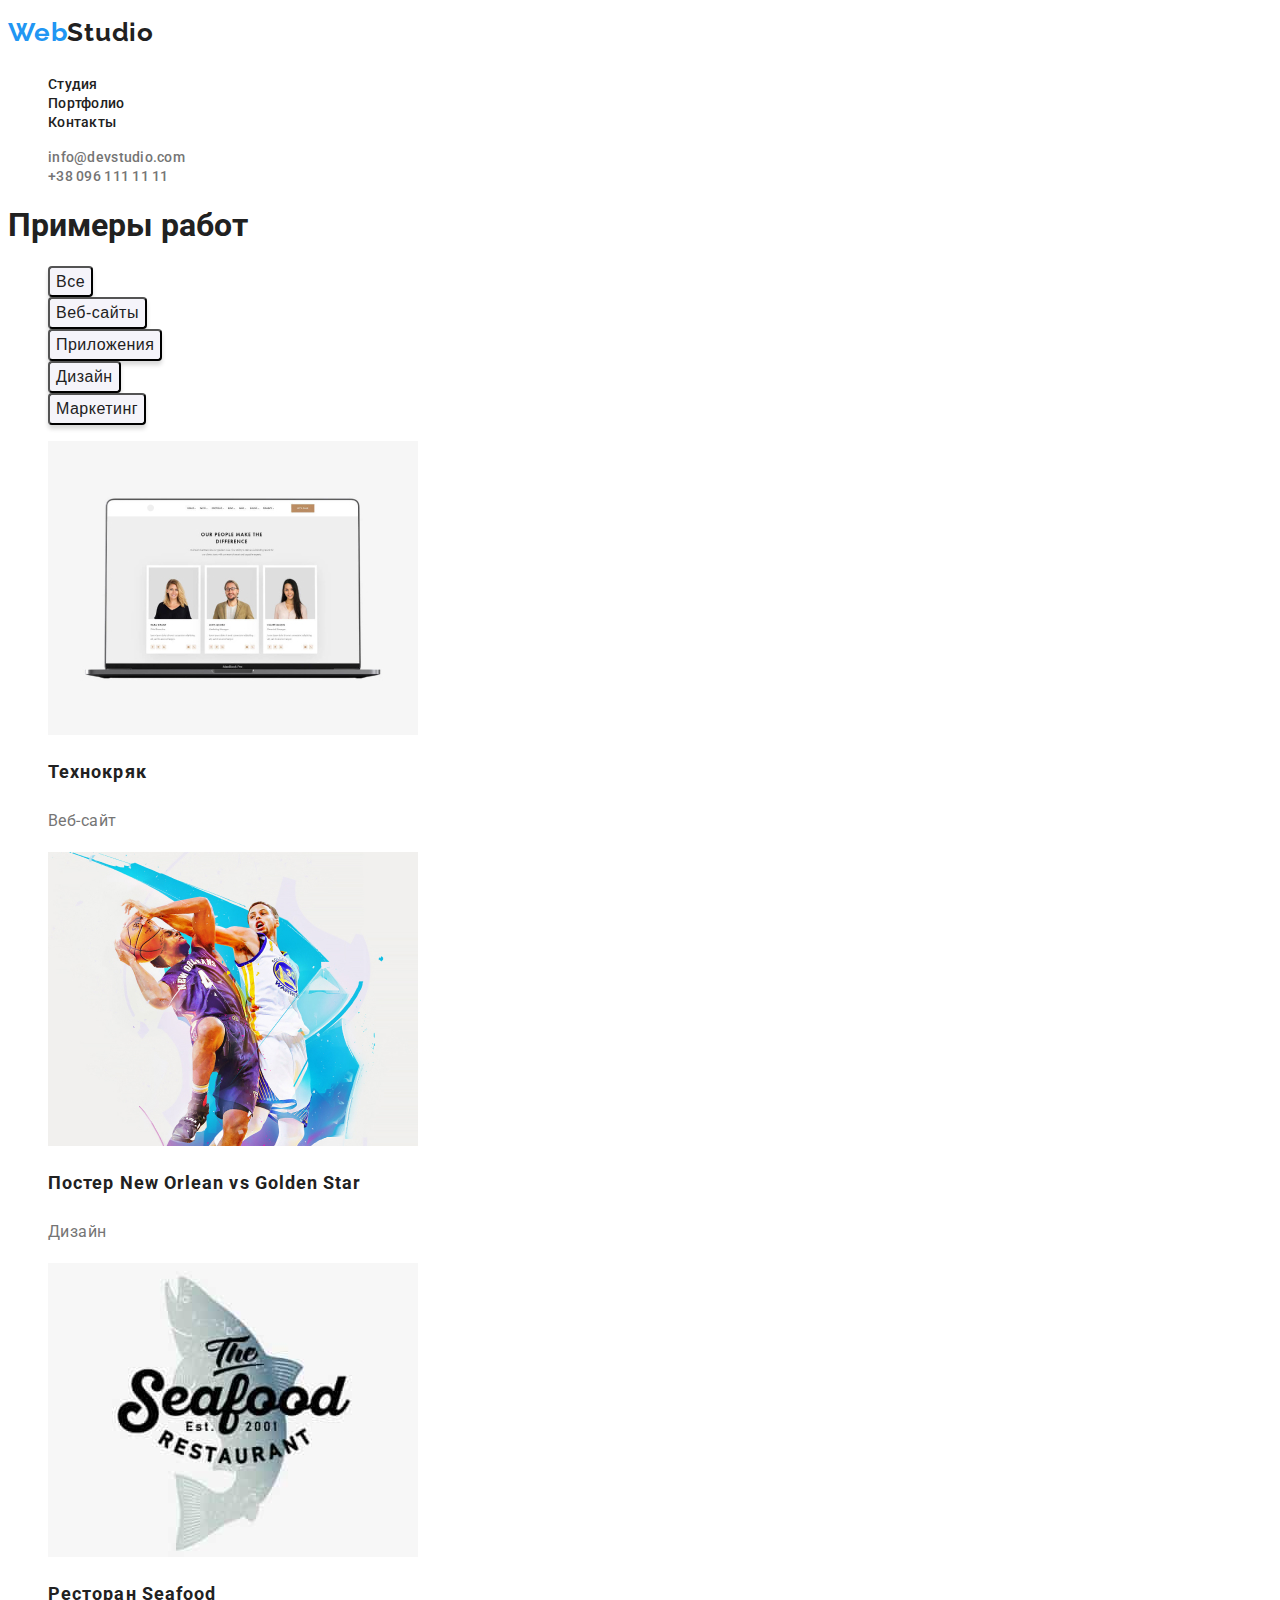
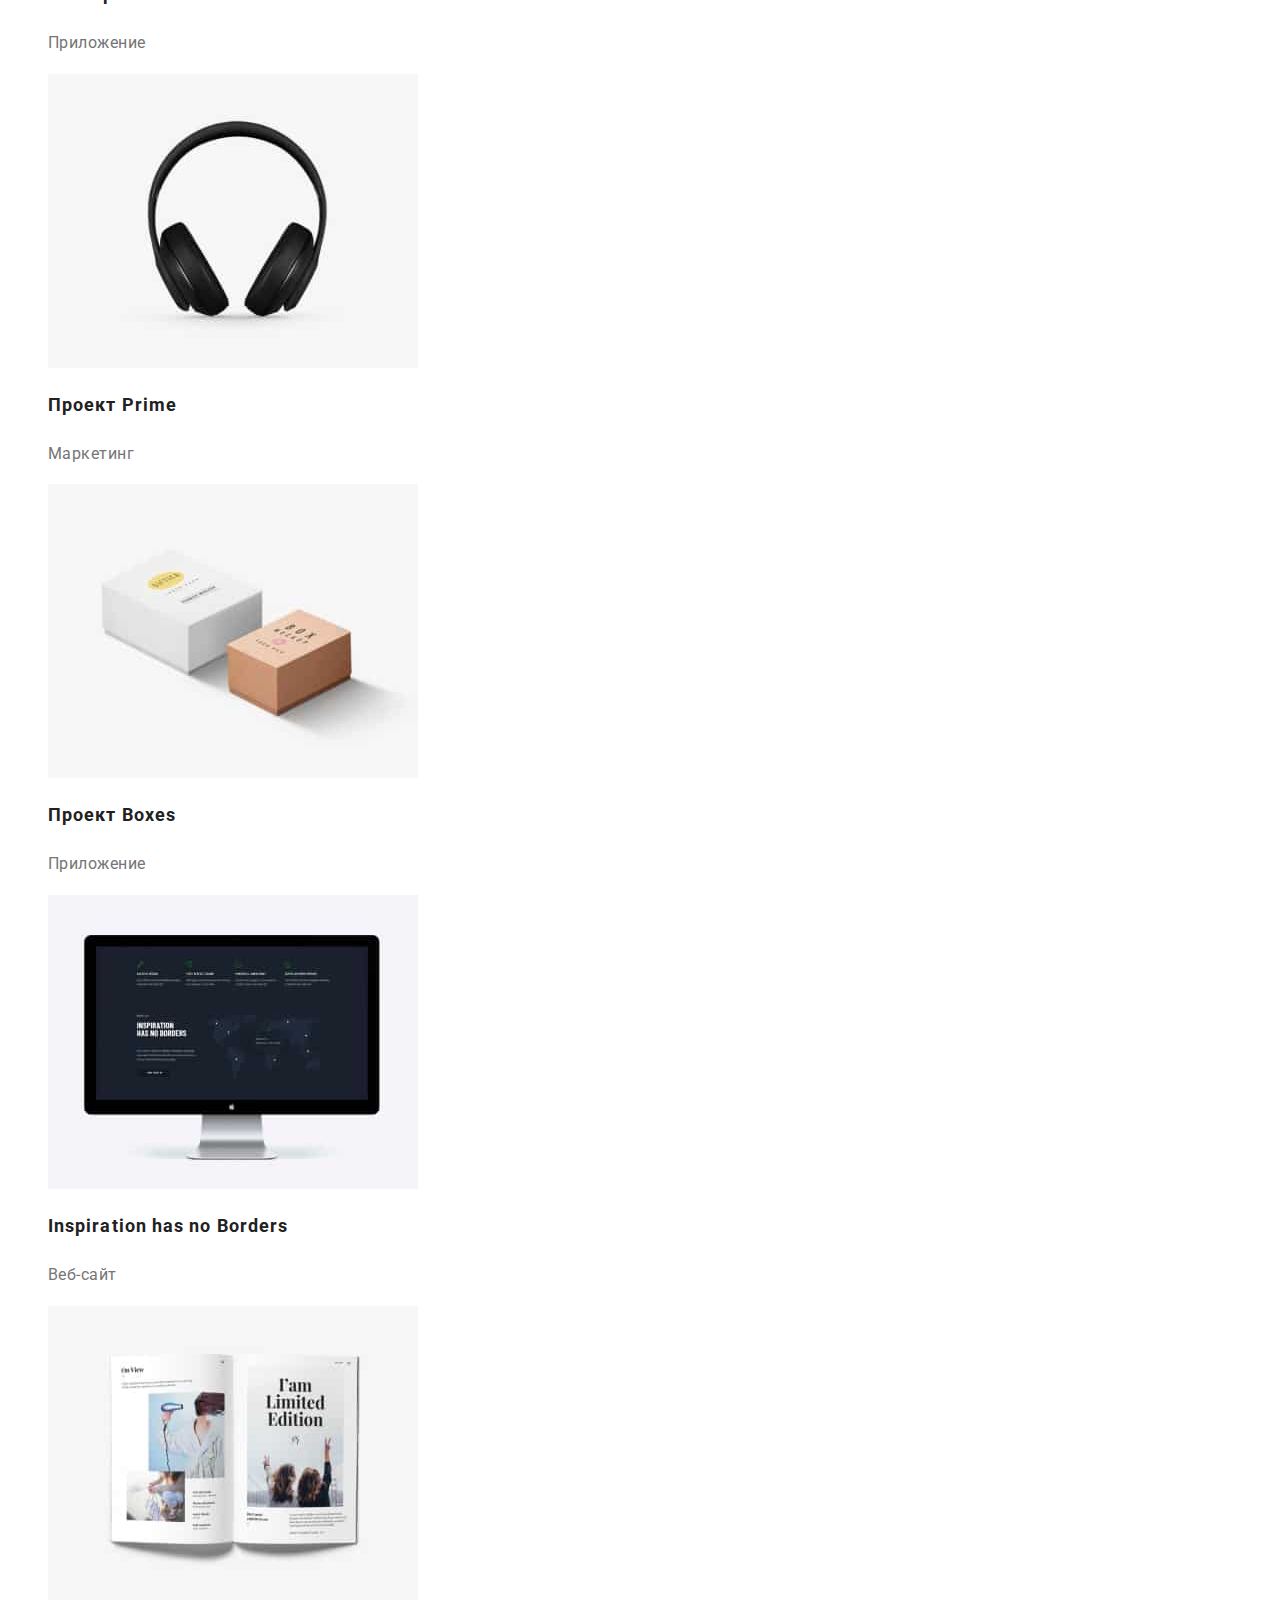
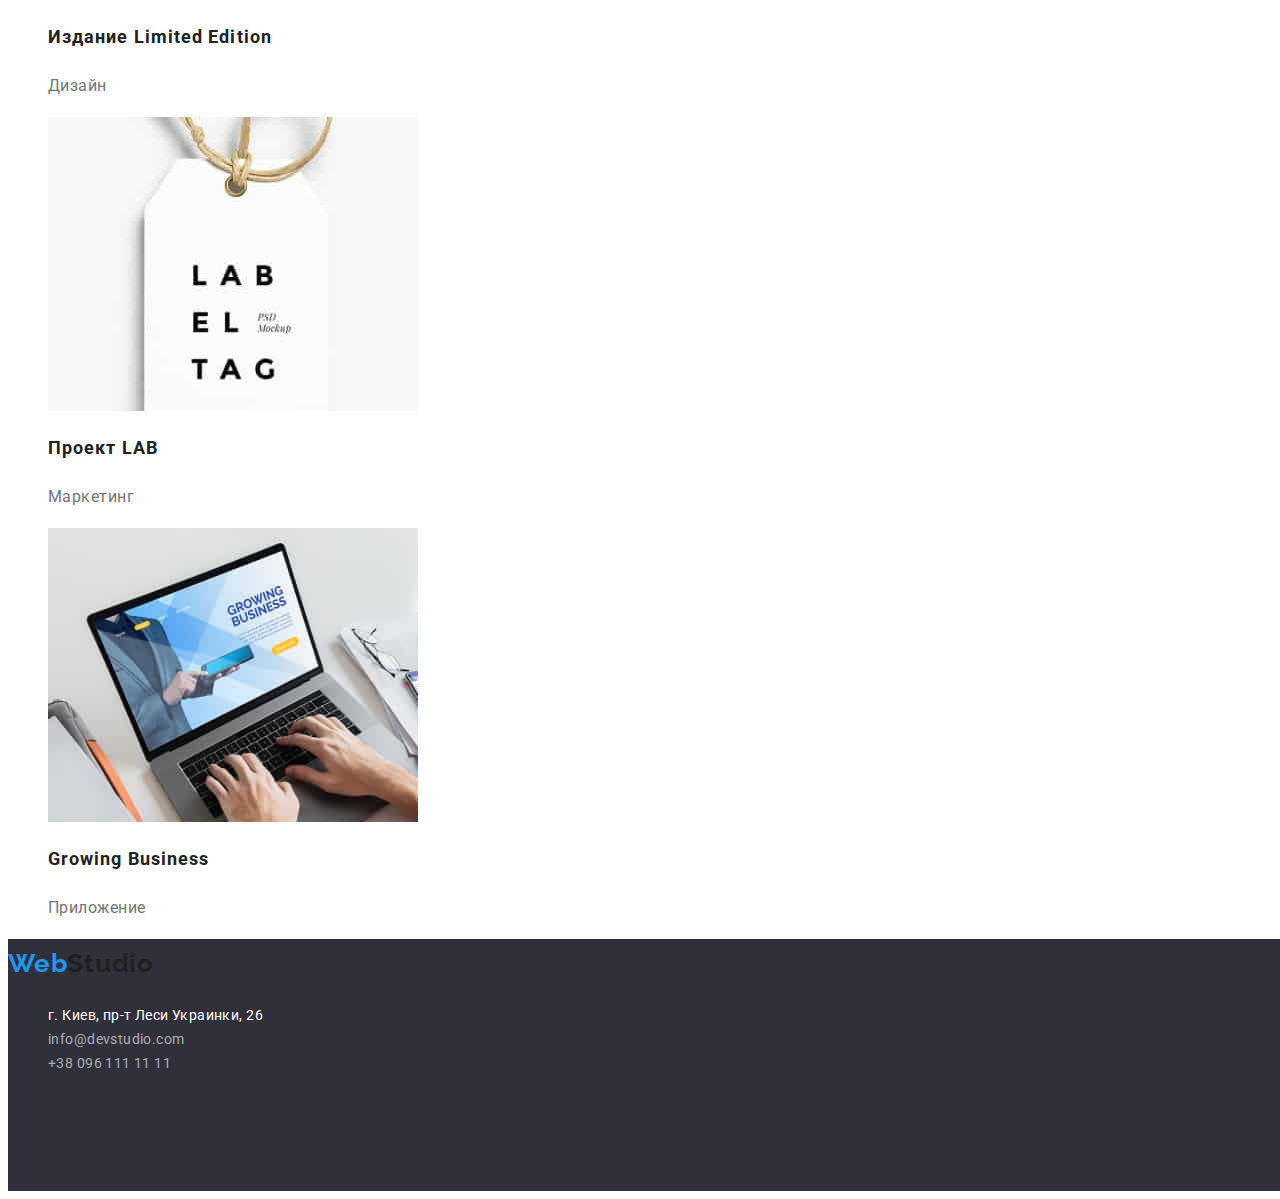
==== portfolio.html @ b44f56f1 "скопировал данные 2го дз" ====
<!DOCTYPE html>
<html lang="en">
<head>
    <meta charset="UTF-8">
    <meta http-equiv="X-UA-Compatible" content="IE=edge">
    <meta name="viewport" content="width=device-width, initial-scale=1.0">
    <title>Portfolio</title>
    <link href="https://fonts.googleapis.com/css2?family=Raleway:wght@700&family=Roboto:wght@400;500;900&display=swap"
        rel="stylesheet">
    <link rel="stylesheet" href="./css/styles.css">
</head>
<body>
    <header class="header">
        <nav class="header-navigation">
            <a href="./index.html" class="header-logo"> <span class="web"> Web</span>Studio</a>
            <ul class="header-list list">
                <li class="header-item"><a href="" class="header-link link">Студия</a></li>
                <li class="header-item"><a href="./portfolio.html" class="header-link link">Портфолио</a></li>
                <li class="header-item"><a href="" class="header-link link">Контакты</a></li>
            </ul>
    
            <ul class="header-contacts list">
                <li class="header-mail"><a href="mailto:info@devstudio.com"
                        class="contacts-link link">info@devstudio.com</a></li>
                <li class="header-tel"><a href="tel:+380961111111" class="contacts-link link">+38 096 111 11 11</a></li>
            </ul>
        </nav>
    </header>
    

<section class="examples">   
    <h1>Примеры работ</h1>
        <ul class="list">
            <li> <button button class="filtr-button btn" type="button">Все</button></li>
            <li> <button button class="filtr-button btn" type="button">Веб-сайты</button></li>
            <li> <button button class="filtr-button btn" type="button">Приложения</button></li>
            <li> <button button class="filtr-button btn" type="button">Дизайн</button></li>
            <li> <button button class="filtr-button btn" type="button">Маркетинг</button></li>
        </ul>
        <ul class="list">
            <li><img src="./img2/img1.jpg" alt="команда" width="370">
                <h2 class="example-title">Технокряк</h2>
                <p class="example-title-text">Веб-сайт</p>
            </li>
            <li><img src="./img2/img2.jpg" alt="Постер" width="370">
                <h2 class="example-title">Постер New Orlean vs Golden Star</h2>
                <p class="example-title-text">Дизайн</p>
            </li>
            <li><img src="./img2/img3.jpg" alt="Ресторан" width="370">
                <h2 class="example-title">Ресторан Seafood</h2>
                <p class="example-title-text">Приложение</p>
            </li>
            <li><img src="./img2/img4.jpg" alt="наушники" width="370">
                <h2 class="example-title">Проект Prime</h2>
                <p class="example-title-text">Маркетинг</p>
            </li>
            <li><img src="./img2/img5.jpg" alt="коробки" width="370">
                <h2 class="example-title">Проект Boxes</h2>
                <p class="example-title-text">Приложение</p>
            </li>
            <li><img src="./img2/img6.jpg" alt="сайт проекта" width="370">
                <h2 class="example-title">Inspiration has no Borders</h2>
                <p class="example-title-text">Веб-сайт</p>
            </li>
            <li><img src="./img2/img7.jpg" alt="книга" width="370">
                <h2 class="example-title">Издание Limited Edition</h2>
                <p class="example-title-text">Дизайн</p>
            </li>
            <li><img src="./img2/img8.jpg" alt="проект" width="370">
                <h2 class="example-title">Проект LAB</h2>
                <p class="example-title-text">Маркетинг</p>
            </li>
            <li><img src="./img2/img9.jpg" alt="ноутбук" width="370">
                <h2 class="example-title">Growing Business</h2>
                <p class="example-title-text">Приложение</p>
            </li>
        </ul>
</section>
<!-- футер -->
<footer class="contacts">
    <a href="./index.html" class="header-logo"> <span class="web"> Web</span>Studio</a>
    <address>
        <ul class="list">
            <li><a href="https://goo.gl/maps/BZMUuMHQZKigxvKQ9" class="link contacts-adress">г. Киев, пр-т Леси
                    Украинки, 26</a></li>
            <li><a href="mailto:info@devstudio.com" class="link contacts-mail">info@devstudio.com</a></li>
            <li><a href="tel:+380961111111" class="link contacts-tel">+38 096 111 11 11</a></li>
        </ul>
    </address>
</footer>
</body>

</html>
---- css/styles.css ----
:root {
  --main-text-color: #757575;
  --title-text-color: #212121;
  --accent-color: #2196f3;
}

body {
  background-color: #ffffff;
  color: #212121;
  font-family: Roboto, sans-serif;
}

.section {
  font-weight: bold;
  font-size: 36px;
  line-height: 42px;
  text-align: center;
  letter-spacing: 0.03em;
  color: var(--title-text-color);
}

/* header */
.header-logo {
  font-family: Raleway;
  font-style: normal;
  font-weight: bold;
  font-size: 26px;
  line-height: 1.91;
  letter-spacing: 0.03em;
  color: var(--title-text-color);
  text-decoration: none;
}

.web {
  font-family: Raleway;
  font-style: normal;
  font-weight: bold;
  font-size: 26px;
  line-height: 1.91;
  letter-spacing: 0.03em;
  color: var(--accent-color);
  text-decoration: none;
}

.list {
  list-style-type: none;
}

.link {
  text-decoration: none;
}

.header-link {
  font-weight: 500;
  font-size: 14px;
  line-height: 1.14;
  letter-spacing: 0.02em;
  color: var(--title-text-color);
}
.header-link:hover,
.header-link:focus {
  color: var(--accent-color);
}

.contacts-link {
  font-weight: 500;
  font-size: 14px;
  line-height: 1.14;
  letter-spacing: 0.02em;
  color: var(--main-text-color);
}
.contacts-link:hover,
.contacts-link:focus {
  color: var(--accent-color);
}

/* hero */
.hero {
  background-color: #2f303a;
}
.hero-title {
  font-weight: 900;
  font-size: 44px;
  line-height: 1.36;
  text-align: center;
  letter-spacing: 0.06em;
  text-transform: uppercase;
  color: #ffffff;
}

.hero-button {
  background: #2196f3;
  box-shadow: 0px 4px 4px rgba(0, 0, 0, 0.15);
  border-radius: 4px;
  color: #ffffff;
  font-weight: bold;
  font-size: 16px;
  line-height: 1.87;
  display: flex;
  align-items: center;
  text-align: center;
  letter-spacing: 0.06em;
}

.btn {
  background: #2196f3;
  box-shadow: 0px 4px 4px rgba(0, 0, 0, 0.15);
  border-radius: 4px;
}

/* особенности */

.features {
  font-weight: bold;
  font-size: 14px;
  line-height: 1.14;
  letter-spacing: 0.03em;
  color: var(--title-text-color);
  text-transform: uppercase;
}

.features-text {
  font-weight: normal;
  font-size: 14px;
  line-height: 1.71;
  letter-spacing: 0.03em;
  color: var(--main-text-color);
}

/* наша команда */

.team-title {
  font-weight: 500;
  font-size: 16px;
  line-height: 1.9;
  text-align: center;
  letter-spacing: 0.03em;
  color: var(--title-text-color);
}

.team-title-text {
  font-weight: normal;
  font-size: 16px;
  line-height: 19px;
  text-align: center;
  letter-spacing: 0.03em;
  color: var(--main-text-color);
}
/* футер */

.contacts {
  width: 1600px;
  height: 252px;
  left: 0px;
  top: 2097px;
  background: #2f303a;
}

.contacts-adress {
  font-size: 14px;
  line-height: 1.71;
  letter-spacing: 0.03em;
  color: #ffffff;
  font-style: normal;
}

.contacts-mail,
.contacts-tel {
  font-size: 14px;
  line-height: 1.71;
  letter-spacing: 0.03em;
  color: rgba(255, 255, 255, 0.6);
  font-style: normal;
}

/* фильтры */
.filtr-button {
  background: #f5f4fa;
  border-radius: 4px;
  font-weight: 500;
  font-size: 16px;
  line-height: 1.62;
  text-align: center;
  letter-spacing: 0.03em;
  color: var(--title-text-color);
}

.filtr-button:hover {
  background: #2196f3;
  box-shadow: 0px 4px 4px rgba(0, 0, 0, 0.15);
  border-radius: 4px;
  color: #ffffff;
  font-weight: 500;
  font-size: 16px;
  line-height: 1.62;
  text-align: center;
  letter-spacing: 0.03em;
}

/* портфолио */
.example-title {
  font-weight: bold;
  font-size: 18px;
  line-height: 2;
  letter-spacing: 0.06em;
  color: var(--title-text-color);
}

.example-title-text {
  font-size: 16px;
  line-height: 1.87;
  letter-spacing: 0.03em;
  color: var(--main-text-color);
}
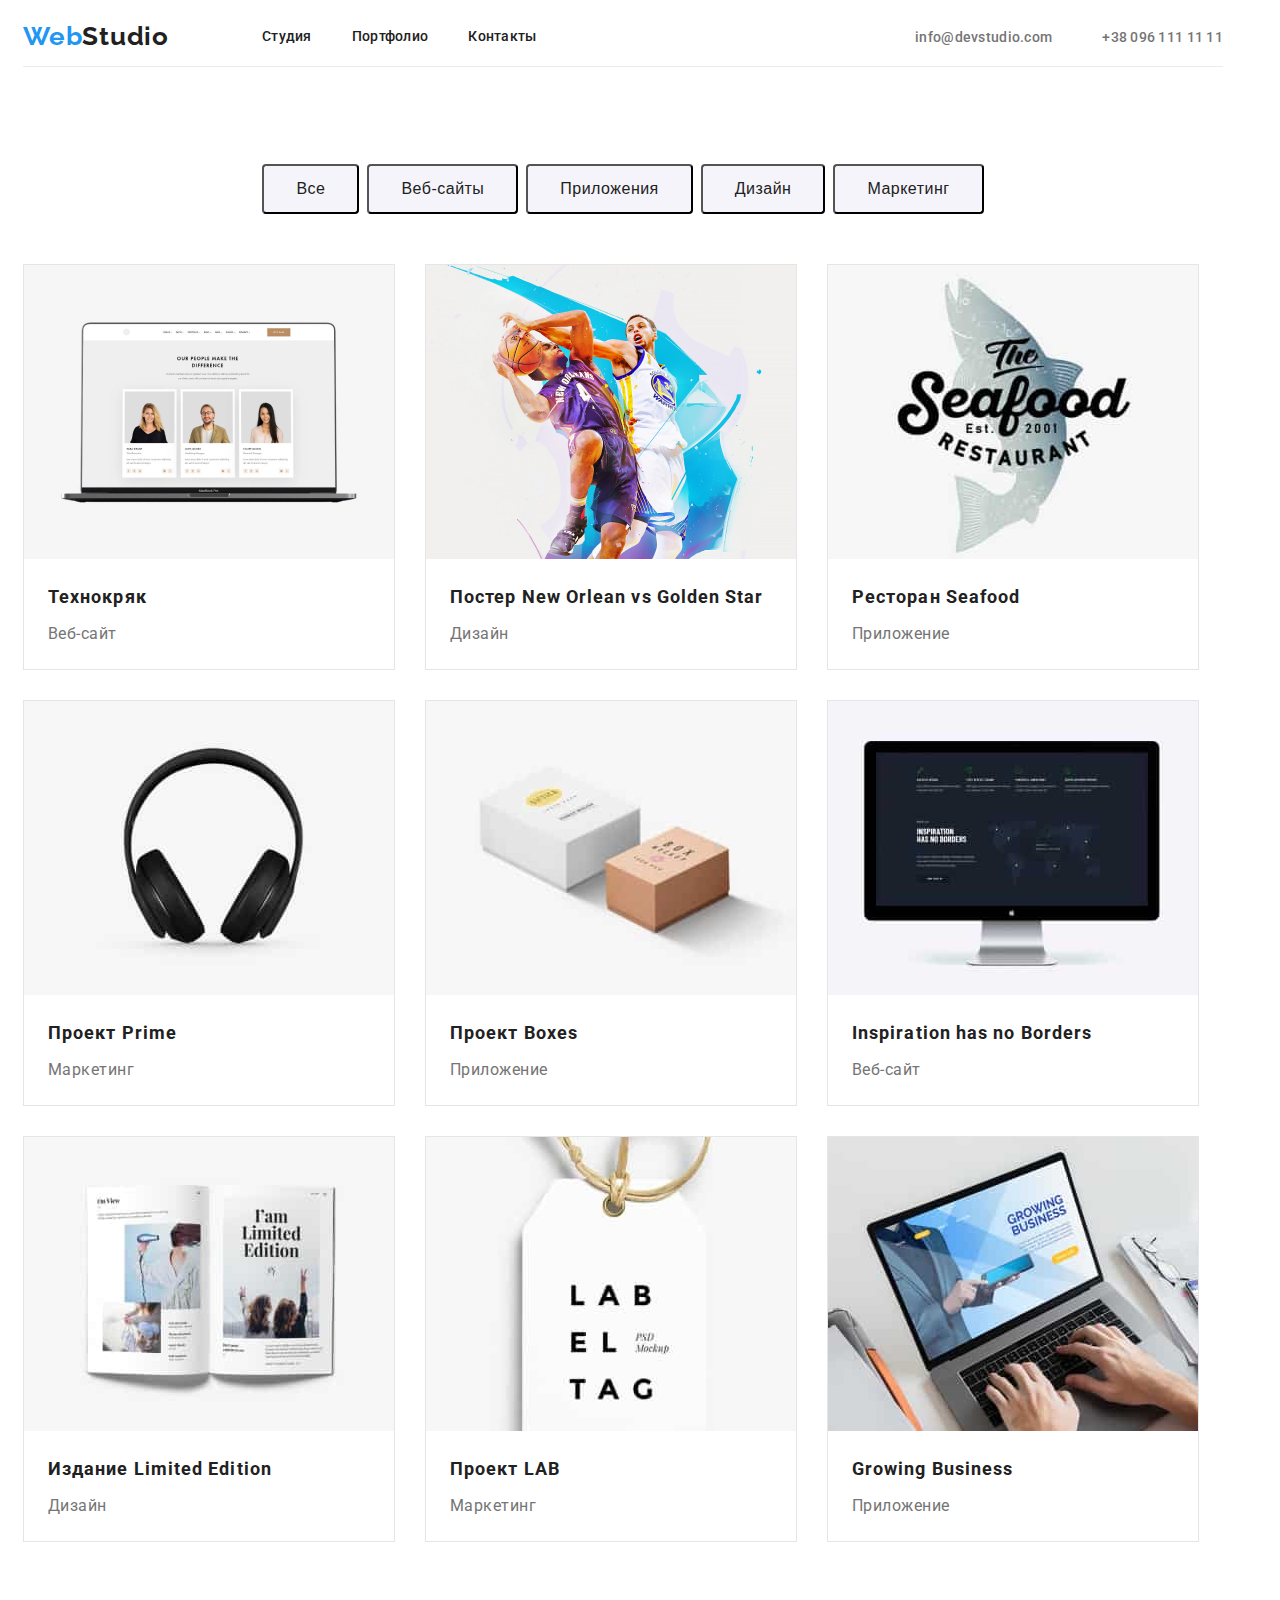
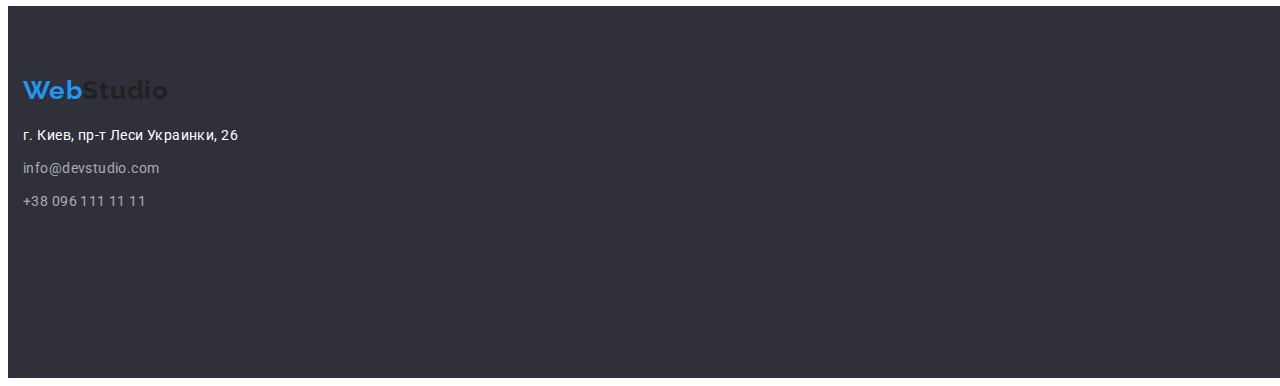
==== commit 66b63286: "оформление главной+портфолио" ====
--- a/portfolio.html
+++ b/portfolio.html
@@ -1,93 +1,95 @@
 <!DOCTYPE html>
-<html lang="en">
+<html lang="ru">
 <head>
     <meta charset="UTF-8">
     <meta http-equiv="X-UA-Compatible" content="IE=edge">
-    <meta name="viewport" content="width=device-width, initial-scale=1.0">
-    <title>Portfolio</title>
-    <link href="https://fonts.googleapis.com/css2?family=Raleway:wght@700&family=Roboto:wght@400;500;900&display=swap"
-        rel="stylesheet">
-    <link rel="stylesheet" href="./css/styles.css">
+    <title>MainPage</title>
+    <link href="https://fonts.googleapis.com/css2?family=Raleway:wght@700&family=Roboto:wght@400;500;700;900&display=swap"
+        rel="stylesheet"> 
+    <link rel="stylesheet" href="https://cdnjs.cloudflare.com/ajax/libs/modern-normalize/1.1.0/modern-normalize.min.css" integrity="sha512-wpPYUAdjBVSE4KJnH1VR1HeZfpl1ub8YT/NKx4PuQ5NmX2tKuGu6U/JRp5y+Y8XG2tV+wKQpNHVUX03MfMFn9Q==" crossorigin="anonymous" referrerpolicy="no-referrer" />
+<link rel="stylesheet" href="./css/styles.css">
 </head>
 <body>
-    <header class="header">
-        <nav class="header-navigation">
-            <a href="./index.html" class="header-logo"> <span class="web"> Web</span>Studio</a>
-            <ul class="header-list list">
-                <li class="header-item"><a href="" class="header-link link">Студия</a></li>
-                <li class="header-item"><a href="./portfolio.html" class="header-link link">Портфолио</a></li>
-                <li class="header-item"><a href="" class="header-link link">Контакты</a></li>
-            </ul>
-    
-            <ul class="header-contacts list">
-                <li class="header-mail"><a href="mailto:info@devstudio.com"
-                        class="contacts-link link">info@devstudio.com</a></li>
-                <li class="header-tel"><a href="tel:+380961111111" class="contacts-link link">+38 096 111 11 11</a></li>
-            </ul>
+<!--header-->
+<div class="container">   
+     <header class="header">
+        <nav class=" header-navigation">
+            <a href="./index.html" class="header-logo"> <span class="web"> Web</span>Studio</a>        
+                <ul class="header-list list">
+                    <li class="header-item"><a href="" class="header-link link">Студия</a></li>
+                    <li class="header-item"><a href="./portfolio.html" class="header-link link">Портфолио</a></li>
+                    <li class="header-item"><a href="" class="header-link link">Контакты</a></li>
+                </ul>
+            
+                <ul class="header-contacts list">
+                    <li class="header-item"><a href="mailto:info@devstudio.com" class="contacts-link link">info@devstudio.com</a></li>
+                    <li class="header-item"><a href="tel:+380961111111" class="contacts-link link">+38 096 111 11 11</a></li>
+                </ul>
         </nav>
-    </header>
-    
-
-<section class="examples">   
-    <h1>Примеры работ</h1>
-        <ul class="list">
-            <li> <button button class="filtr-button btn" type="button">Все</button></li>
-            <li> <button button class="filtr-button btn" type="button">Веб-сайты</button></li>
-            <li> <button button class="filtr-button btn" type="button">Приложения</button></li>
-            <li> <button button class="filtr-button btn" type="button">Дизайн</button></li>
-            <li> <button button class="filtr-button btn" type="button">Маркетинг</button></li>
+    </header> </div>
+<!-- примеры работ -->
+<section class="examples section"> 
+    <div class="container">
+        <h1 class="visually-hidden">Примеры работ</h1>
+        <ul class="filtr-list list">
+            <li class="filtr-item"><button button class="filtr-button btn" type="button">Все</button></li>
+            <li class="filtr-item"><button button class="filtr-button btn" type="button">Веб-сайты</button></li>
+            <li class="filtr-item"><button button class="filtr-button btn" type="button">Приложения</button></li>
+            <li class="filtr-item"><button button class="filtr-button btn" type="button">Дизайн</button></li>
+            <li class="filtr-item"><button button class="filtr-button btn" type="button">Маркетинг</button></li>
         </ul>
-        <ul class="list">
-            <li><img src="./img2/img1.jpg" alt="команда" width="370">
+        <ul class="example-container list">
+            <li class="example-item"><img src="./img2/img1.jpg" alt="команда" width="370">
                 <h2 class="example-title">Технокряк</h2>
                 <p class="example-title-text">Веб-сайт</p>
             </li>
-            <li><img src="./img2/img2.jpg" alt="Постер" width="370">
+            <li class="example-item"><img src="./img2/img2.jpg" alt="Постер" width="370">
                 <h2 class="example-title">Постер New Orlean vs Golden Star</h2>
                 <p class="example-title-text">Дизайн</p>
             </li>
-            <li><img src="./img2/img3.jpg" alt="Ресторан" width="370">
+            <li class="example-item"><img src="./img2/img3.jpg" alt="Ресторан" width="370">
                 <h2 class="example-title">Ресторан Seafood</h2>
                 <p class="example-title-text">Приложение</p>
             </li>
-            <li><img src="./img2/img4.jpg" alt="наушники" width="370">
+            <li class="example-item"><img src="./img2/img4.jpg" alt="наушники" width="370">
                 <h2 class="example-title">Проект Prime</h2>
                 <p class="example-title-text">Маркетинг</p>
             </li>
-            <li><img src="./img2/img5.jpg" alt="коробки" width="370">
+            <li class="example-item"><img src="./img2/img5.jpg" alt="коробки" width="370">
                 <h2 class="example-title">Проект Boxes</h2>
                 <p class="example-title-text">Приложение</p>
             </li>
-            <li><img src="./img2/img6.jpg" alt="сайт проекта" width="370">
+            <li class="example-item"><img src="./img2/img6.jpg" alt="сайт проекта" width="370">
                 <h2 class="example-title">Inspiration has no Borders</h2>
                 <p class="example-title-text">Веб-сайт</p>
             </li>
-            <li><img src="./img2/img7.jpg" alt="книга" width="370">
+            <li class="example-item"><img src="./img2/img7.jpg" alt="книга" width="370">
                 <h2 class="example-title">Издание Limited Edition</h2>
                 <p class="example-title-text">Дизайн</p>
             </li>
-            <li><img src="./img2/img8.jpg" alt="проект" width="370">
+            <li class="example-item"><img src="./img2/img8.jpg" alt="проект" width="370">
                 <h2 class="example-title">Проект LAB</h2>
                 <p class="example-title-text">Маркетинг</p>
             </li>
-            <li><img src="./img2/img9.jpg" alt="ноутбук" width="370">
+            <li class="example-item"><img src="./img2/img9.jpg" alt="ноутбук" width="370">
                 <h2 class="example-title">Growing Business</h2>
                 <p class="example-title-text">Приложение</p>
             </li>
         </ul>
+    </div>  
 </section>
 <!-- футер -->
 <footer class="contacts">
-    <a href="./index.html" class="header-logo"> <span class="web"> Web</span>Studio</a>
-    <address>
-        <ul class="list">
-            <li><a href="https://goo.gl/maps/BZMUuMHQZKigxvKQ9" class="link contacts-adress">г. Киев, пр-т Леси
-                    Украинки, 26</a></li>
-            <li><a href="mailto:info@devstudio.com" class="link contacts-mail">info@devstudio.com</a></li>
-            <li><a href="tel:+380961111111" class="link contacts-tel">+38 096 111 11 11</a></li>
-        </ul>
-    </address>
+    <div class="container">        
+        <a href="./index.html" class="header-logo"> <span class="web"> Web</span>Studio</a>
+        <address>
+            <ul class="contacts-list list">
+                <li class="item"><a href="https://goo.gl/maps/BZMUuMHQZKigxvKQ9" class="link contacts-adress">г. Киев, пр-т Леси Украинки, 26</a></li>
+                <li class="item"><a href="mailto:info@devstudio.com" class="link contacts-mail">info@devstudio.com</a></li>
+                <li class="item"><a href="tel:+380961111111" class="link contacts-tel">+38 096 111 11 11</a></li>
+            </ul>
+        </address>
+    </div>
 </footer>
 </body>
-
 </html>--- a/css/styles.css
+++ b/css/styles.css
@@ -10,16 +10,55 @@
   font-family: Roboto, sans-serif;
 }
 
+/* утилиты */
+
+p, h1, h2, h3, h4, h5, h6 {
+  margin-top: 0;
+  margin-bottom: 0;
+}
+
+ul {
+  margin-top: 0;
+  margin-bottom: 0;
+  padding-left: 0;
+}
+
+.list {
+  margin: 0;
+  padding: 0;
+  list-style: none;
+}
+
 .section {
   font-weight: bold;
   font-size: 36px;
   line-height: 42px;
-  text-align: center;
-  letter-spacing: 0.03em;
-  color: var(--title-text-color);
+  letter-spacing: 0.03em;
+  color: var(--title-text-color);
+  padding-top: 94px;
+  padding-bottom: 94px;
+}
+.section:last-child {
+  background-color: #F5F4FA;
+}
+
+.container {
+  width: 1200px;
+  padding-left: 15px;
+  padding-right: 15px;
+}
+
+
+img {
+  display: block;
 }
 
 /* header */
+
+.header {
+  border-bottom: 1px solid #ECECEC;
+}
+
 .header-logo {
   font-family: Raleway;
   font-style: normal;
@@ -31,6 +70,38 @@
   text-decoration: none;
 }
 
+.header-list {
+  display: flex;
+  margin-left: 93px;
+  } 
+
+.header-list .header-item {
+  margin-right: 40px;
+}
+
+.header-navigation {
+  display: flex;
+  align-items: center;
+}
+
+
+
+.header-list .header-item:last-child {
+  margin-right: 0px;
+}
+
+.header-list .header-link {
+  display: block;
+  padding-top: 21px;
+  padding-bottom: 21px;
+  
+  font-weight: 500;
+  font-size: 14px;
+  line-height: 1.14;
+  letter-spacing: 0.02em;
+  color: var(--title-text-color);
+}
+
 .web {
   font-family: Raleway;
   font-style: normal;
@@ -42,9 +113,7 @@
   text-decoration: none;
 }
 
-.list {
-  list-style-type: none;
-}
+
 
 .link {
   text-decoration: none;
@@ -62,6 +131,22 @@
   color: var(--accent-color);
 }
 
+/* контакты */
+
+.header-contacts {
+  display: flex;
+  margin-left: auto;
+}
+
+.header-contacts .header-item:last-child {
+  margin-left: 50px;
+}
+
+.header-contacts .header-item {
+display: block;
+}
+
+
 .contacts-link {
   font-weight: 500;
   font-size: 14px;
@@ -76,16 +161,20 @@
 
 /* hero */
 .hero {
-  background-color: #2f303a;
-}
+  background-color: #2f303a;  
+  text-align: center;
+  flex-grow: 1;  
+}
+
 .hero-title {
   font-weight: 900;
   font-size: 44px;
   line-height: 1.36;
-  text-align: center;
   letter-spacing: 0.06em;
   text-transform: uppercase;
   color: #ffffff;
+  margin-bottom: 40px;
+  text-align: center;
 }
 
 .hero-button {
@@ -96,19 +185,28 @@
   font-weight: bold;
   font-size: 16px;
   line-height: 1.87;
-  display: flex;
-  align-items: center;
   text-align: center;
   letter-spacing: 0.06em;
+
 }
 
 .btn {
   background: #2196f3;
-  box-shadow: 0px 4px 4px rgba(0, 0, 0, 0.15);
   border-radius: 4px;
+  padding: 10px 32px;
 }
 
 /* особенности */
+.visually-hidden {
+  position: absolute;
+  width: 1px;
+  height: 1px;
+  margin: -1px;
+  padding: 0;
+  overflow: hidden;
+  border: 0;
+  clip: rect(0 0 0 0);
+}
 
 .features {
   font-weight: bold;
@@ -117,17 +215,61 @@
   letter-spacing: 0.03em;
   color: var(--title-text-color);
   text-transform: uppercase;
+  text-align: justify;
+}
+
+.feature-list {
+  display: flex;
+  flex-wrap:wrap;
+}
+
+.feature-list .item {
+  width: 270px;
+}
+
+.feature-list .item:not(:last-child) {
+  margin-right: 30px;
 }
 
 .features-text {
+  width: 270px;
   font-weight: normal;
   font-size: 14px;
   line-height: 1.71;
   letter-spacing: 0.03em;
   color: var(--main-text-color);
-}
+  text-align: justify;
+}
+
+
+
+
+/* чем мы занимаемся */
+
+.duty-list {
+  display: flex;
+  flex-wrap: wrap;
+}
+
+.section-title {
+  margin-bottom: 50px;
+  text-align: center;
+}
+
+.duty-list .item {
+  display: block;  
+  flex-direction: row;
+}
+.duty-list .item:not(:last-child) {
+  margin-right: 30px;
+}
+
 
 /* наша команда */
+.section-grey {
+  background-color: #F5F4FA;
+}
+
 
 .team-title {
   font-weight: 500;
@@ -146,14 +288,48 @@
   letter-spacing: 0.03em;
   color: var(--main-text-color);
 }
+
+.team-list {
+  display: flex;
+  flex-wrap: wrap;
+}
+.team-list .link {
+  display: block;  
+  flex-direction: row;
+  
+}
+.team-list .link:not(:last-child) {
+  margin-right: 30px;
+}
+
+
 /* футер */
 
+.header-logo {
+margin: 0;
+padding: 0;
+}
+
+
 .contacts {
+  display: block;
   width: 1600px;
   height: 252px;
   left: 0px;
   top: 2097px;
   background: #2f303a;
+  padding-top: 60px;
+  padding-bottom: 60px;
+ 
+}
+
+.contacts-list .item:not(:last-child) {
+margin-bottom: 9px;
+padding: 0px;
+}
+
+.container .contacts-list {
+  margin-top: 9px;
 }
 
 .contacts-adress {
@@ -173,7 +349,22 @@
   font-style: normal;
 }
 
+/* ПОРТФОЛИО */
+
+
 /* фильтры */
+.filtr-list {
+  display:flex; 
+  align-items: center;
+  justify-content: center;
+  margin-bottom: 50px;
+}
+
+.filtr-list .filtr-item:not(:last-child) {
+  margin-right: 8px;
+}
+
+
 .filtr-button {
   background: #f5f4fa;
   border-radius: 4px;
@@ -197,18 +388,40 @@
   letter-spacing: 0.03em;
 }
 
-/* портфолио */
+
+
+/* примеры */
 .example-title {
   font-weight: bold;
   font-size: 18px;
   line-height: 2;
   letter-spacing: 0.06em;
   color: var(--title-text-color);
+  padding: 20px 24px 0px 24px;
 }
 
 .example-title-text {
+  font-weight: normal;
   font-size: 16px;
   line-height: 1.87;
   letter-spacing: 0.03em;
   color: var(--main-text-color);
-}
+  padding: 4px 24px 20px 24px;
+}
+
+.example-container {
+  display: flex;
+  flex-wrap: wrap;
+}
+.example-item {
+  width: 370px;
+  margin-right: 30px;
+  margin-bottom: 30px;
+  border: 1px solid #E5E5E5;
+}
+.example-item:nth-child(3n) {
+  margin-right: 0;
+}
+.example-item:nth-last-child(-n + 3) {
+  margin-bottom: -30px ;
+}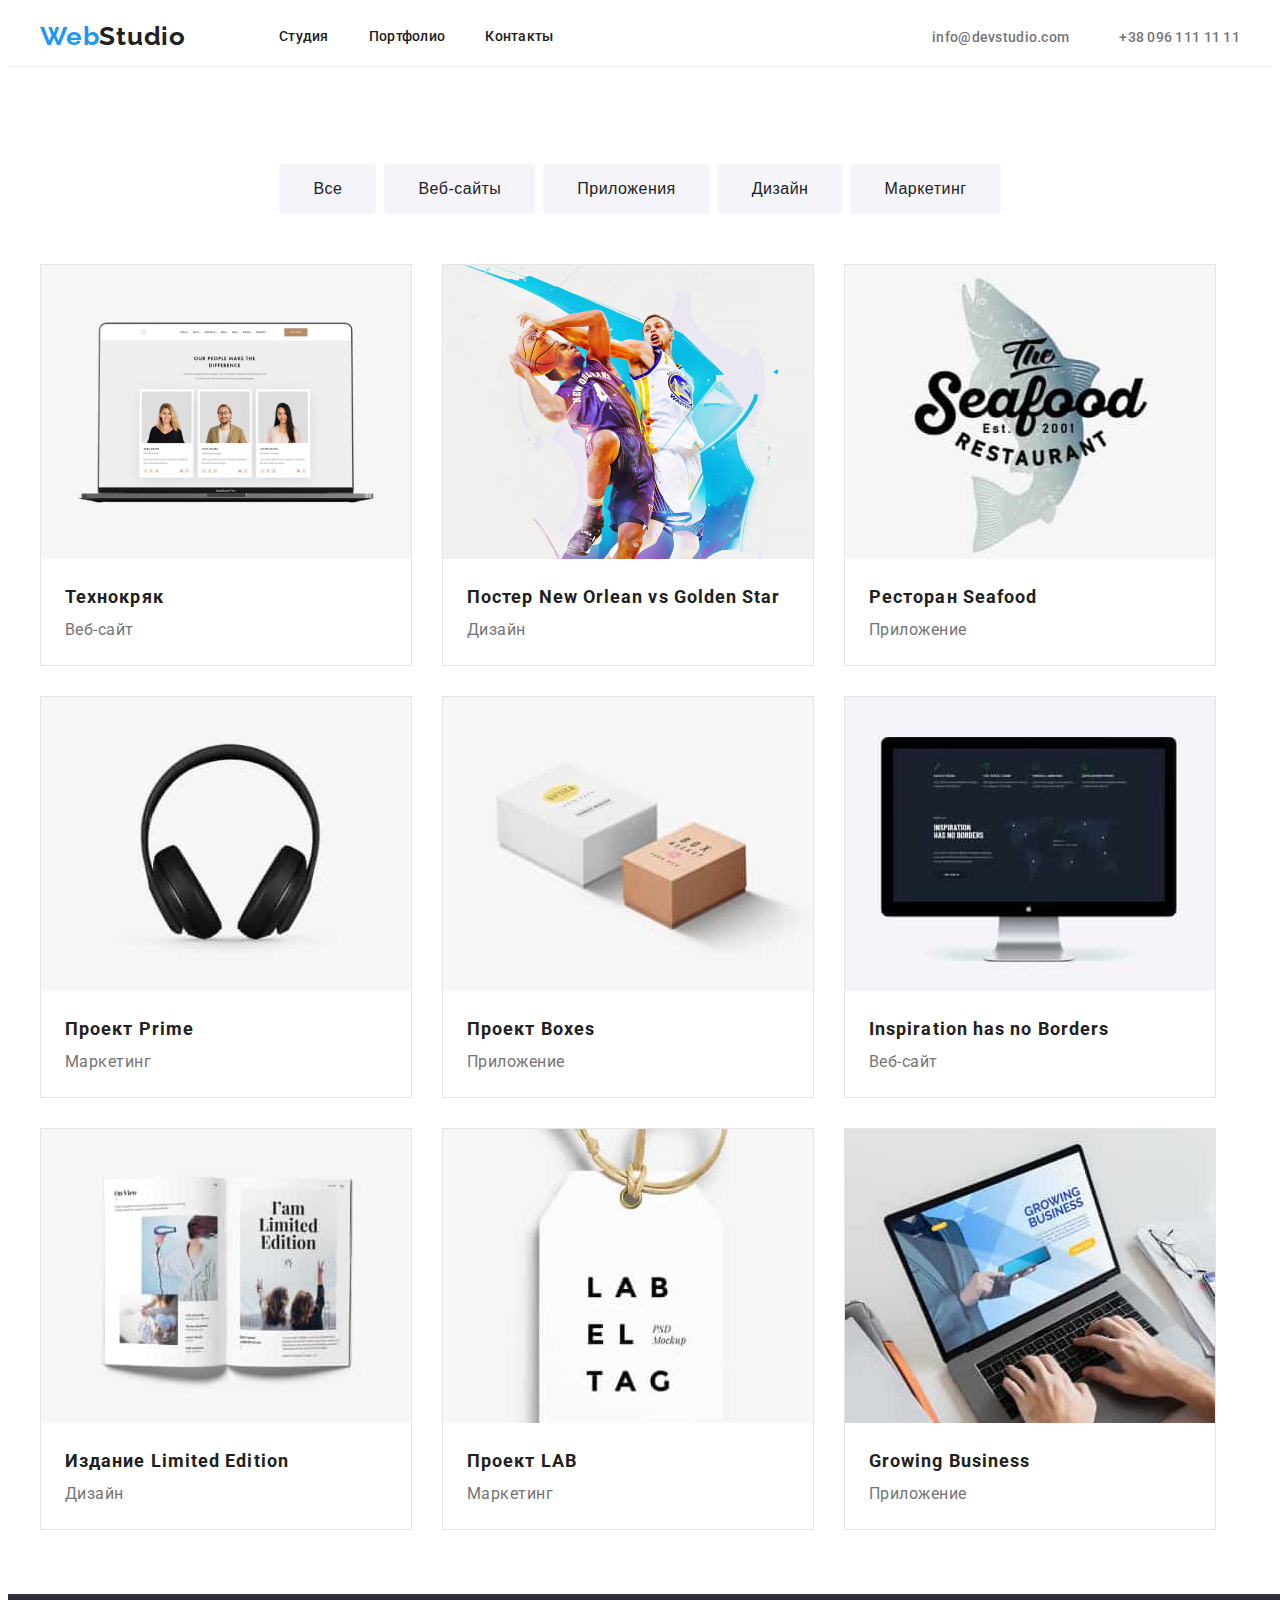
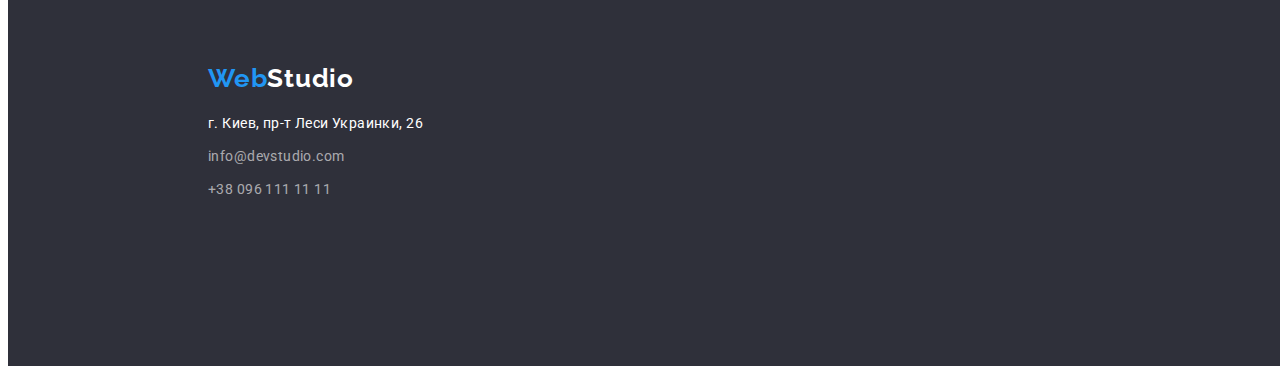
==== commit d2d710cb: "исправил замечания ментора" ====
--- a/portfolio.html
+++ b/portfolio.html
@@ -11,22 +11,22 @@
 </head>
 <body>
 <!--header-->
-<div class="container">   
-     <header class="header">
+<header class="header">
+    <div class="container"> 
         <nav class=" header-navigation">
             <a href="./index.html" class="header-logo"> <span class="web"> Web</span>Studio</a>        
                 <ul class="header-list list">
-                    <li class="header-item"><a href="" class="header-link link">Студия</a></li>
+                    <li class="header-item"><a href="./index.html" class="header-link link">Студия</a></li>
                     <li class="header-item"><a href="./portfolio.html" class="header-link link">Портфолио</a></li>
                     <li class="header-item"><a href="" class="header-link link">Контакты</a></li>
                 </ul>
-            
                 <ul class="header-contacts list">
                     <li class="header-item"><a href="mailto:info@devstudio.com" class="contacts-link link">info@devstudio.com</a></li>
                     <li class="header-item"><a href="tel:+380961111111" class="contacts-link link">+38 096 111 11 11</a></li>
                 </ul>
         </nav>
-    </header> </div>
+    </div>
+</header> 
 <!-- примеры работ -->
 <section class="examples section"> 
     <div class="container">
@@ -40,40 +40,58 @@
         </ul>
         <ul class="example-container list">
             <li class="example-item"><img src="./img2/img1.jpg" alt="команда" width="370">
-                <h2 class="example-title">Технокряк</h2>
-                <p class="example-title-text">Веб-сайт</p>
+                <div class="example">
+                    <h2 class="example-title">Технокряк</h2>
+                    <p class="example-title-text">Веб-сайт</p>
+                </div>
             </li>
             <li class="example-item"><img src="./img2/img2.jpg" alt="Постер" width="370">
+                <div class="example">
                 <h2 class="example-title">Постер New Orlean vs Golden Star</h2>
                 <p class="example-title-text">Дизайн</p>
+                </div>
             </li>
             <li class="example-item"><img src="./img2/img3.jpg" alt="Ресторан" width="370">
+                <div class="example">
                 <h2 class="example-title">Ресторан Seafood</h2>
                 <p class="example-title-text">Приложение</p>
+                </div>
             </li>
             <li class="example-item"><img src="./img2/img4.jpg" alt="наушники" width="370">
+                <div class="example">
                 <h2 class="example-title">Проект Prime</h2>
                 <p class="example-title-text">Маркетинг</p>
+                </div>
             </li>
             <li class="example-item"><img src="./img2/img5.jpg" alt="коробки" width="370">
+                <div class="example">
                 <h2 class="example-title">Проект Boxes</h2>
                 <p class="example-title-text">Приложение</p>
+                </div>
             </li>
             <li class="example-item"><img src="./img2/img6.jpg" alt="сайт проекта" width="370">
+                <div class="example">
                 <h2 class="example-title">Inspiration has no Borders</h2>
                 <p class="example-title-text">Веб-сайт</p>
+                </div>
             </li>
             <li class="example-item"><img src="./img2/img7.jpg" alt="книга" width="370">
+                <div class="example">
                 <h2 class="example-title">Издание Limited Edition</h2>
                 <p class="example-title-text">Дизайн</p>
+                </div>
             </li>
             <li class="example-item"><img src="./img2/img8.jpg" alt="проект" width="370">
+                <div class="example">
                 <h2 class="example-title">Проект LAB</h2>
                 <p class="example-title-text">Маркетинг</p>
+                </div>
             </li>
             <li class="example-item"><img src="./img2/img9.jpg" alt="ноутбук" width="370">
+                <div class="example">
                 <h2 class="example-title">Growing Business</h2>
-                <p class="example-title-text">Приложение</p>
+                <p class="example-title-text">Приложение</p>   
+                </div>
             </li>
         </ul>
     </div>  
@@ -81,7 +99,7 @@
 <!-- футер -->
 <footer class="contacts">
     <div class="container">        
-        <a href="./index.html" class="header-logo"> <span class="web"> Web</span>Studio</a>
+        <a href="./index.html" class="footer-logo"> <span class="web"> Web</span>Studio</a>
         <address>
             <ul class="contacts-list list">
                 <li class="item"><a href="https://goo.gl/maps/BZMUuMHQZKigxvKQ9" class="link contacts-adress">г. Киев, пр-т Леси Украинки, 26</a></li>
--- a/css/styles.css
+++ b/css/styles.css
@@ -46,6 +46,7 @@
   width: 1200px;
   padding-left: 15px;
   padding-right: 15px;
+  margin: auto;
 }
 
 
@@ -68,6 +69,8 @@
   letter-spacing: 0.03em;
   color: var(--title-text-color);
   text-decoration: none;
+  margin: 0;
+padding: 0;
 }
 
 .header-list {
@@ -216,6 +219,7 @@
   color: var(--title-text-color);
   text-transform: uppercase;
   text-align: justify;
+  margin-bottom: 10px;
 }
 
 .feature-list {
@@ -254,6 +258,12 @@
 .section-title {
   margin-bottom: 50px;
   text-align: center;
+  font-family: Roboto;
+font-style: normal;
+font-weight: bold;
+font-size: 36px;
+line-height: 42px;
+letter-spacing: 0.03em;
 }
 
 .duty-list .item {
@@ -266,6 +276,13 @@
 
 
 /* наша команда */
+.team {
+  padding: 30px;
+  background-color: #ffffff;
+  box-shadow: 0px 1px 3px rgba(0, 0, 0, 0.12), 0px 1px 1px rgba(0, 0, 0, 0.14), 0px 2px 1px rgba(0, 0, 0, 0.2);
+border-radius: 0px 0px 4px 4px;
+}
+
 .section-grey {
   background-color: #F5F4FA;
 }
@@ -304,9 +321,20 @@
 
 
 /* футер */
-
-.header-logo {
-margin: 0;
+footer {
+  margin: auto;
+}
+
+.footer-logo {
+  font-family: Raleway;
+  font-style: normal;
+  font-weight: bold;
+  font-size: 26px;
+  line-height: 1.91;
+  letter-spacing: 0.03em;
+  color: #ffffff;
+  text-decoration: none;
+  margin: 0;
 padding: 0;
 }
 
@@ -374,6 +402,7 @@
   text-align: center;
   letter-spacing: 0.03em;
   color: var(--title-text-color);
+  border-color: transparent;
 }
 
 .filtr-button:hover {
@@ -391,13 +420,17 @@
 
 
 /* примеры */
+.example {
+  padding: 20px 24px;
+}
+
 .example-title {
   font-weight: bold;
   font-size: 18px;
   line-height: 2;
   letter-spacing: 0.06em;
   color: var(--title-text-color);
-  padding: 20px 24px 0px 24px;
+  /* padding: 20px 24px 0px 24px; */
 }
 
 .example-title-text {
@@ -406,7 +439,7 @@
   line-height: 1.87;
   letter-spacing: 0.03em;
   color: var(--main-text-color);
-  padding: 4px 24px 20px 24px;
+  /* padding: 4px 24px 20px 24px; */
 }
 
 .example-container {
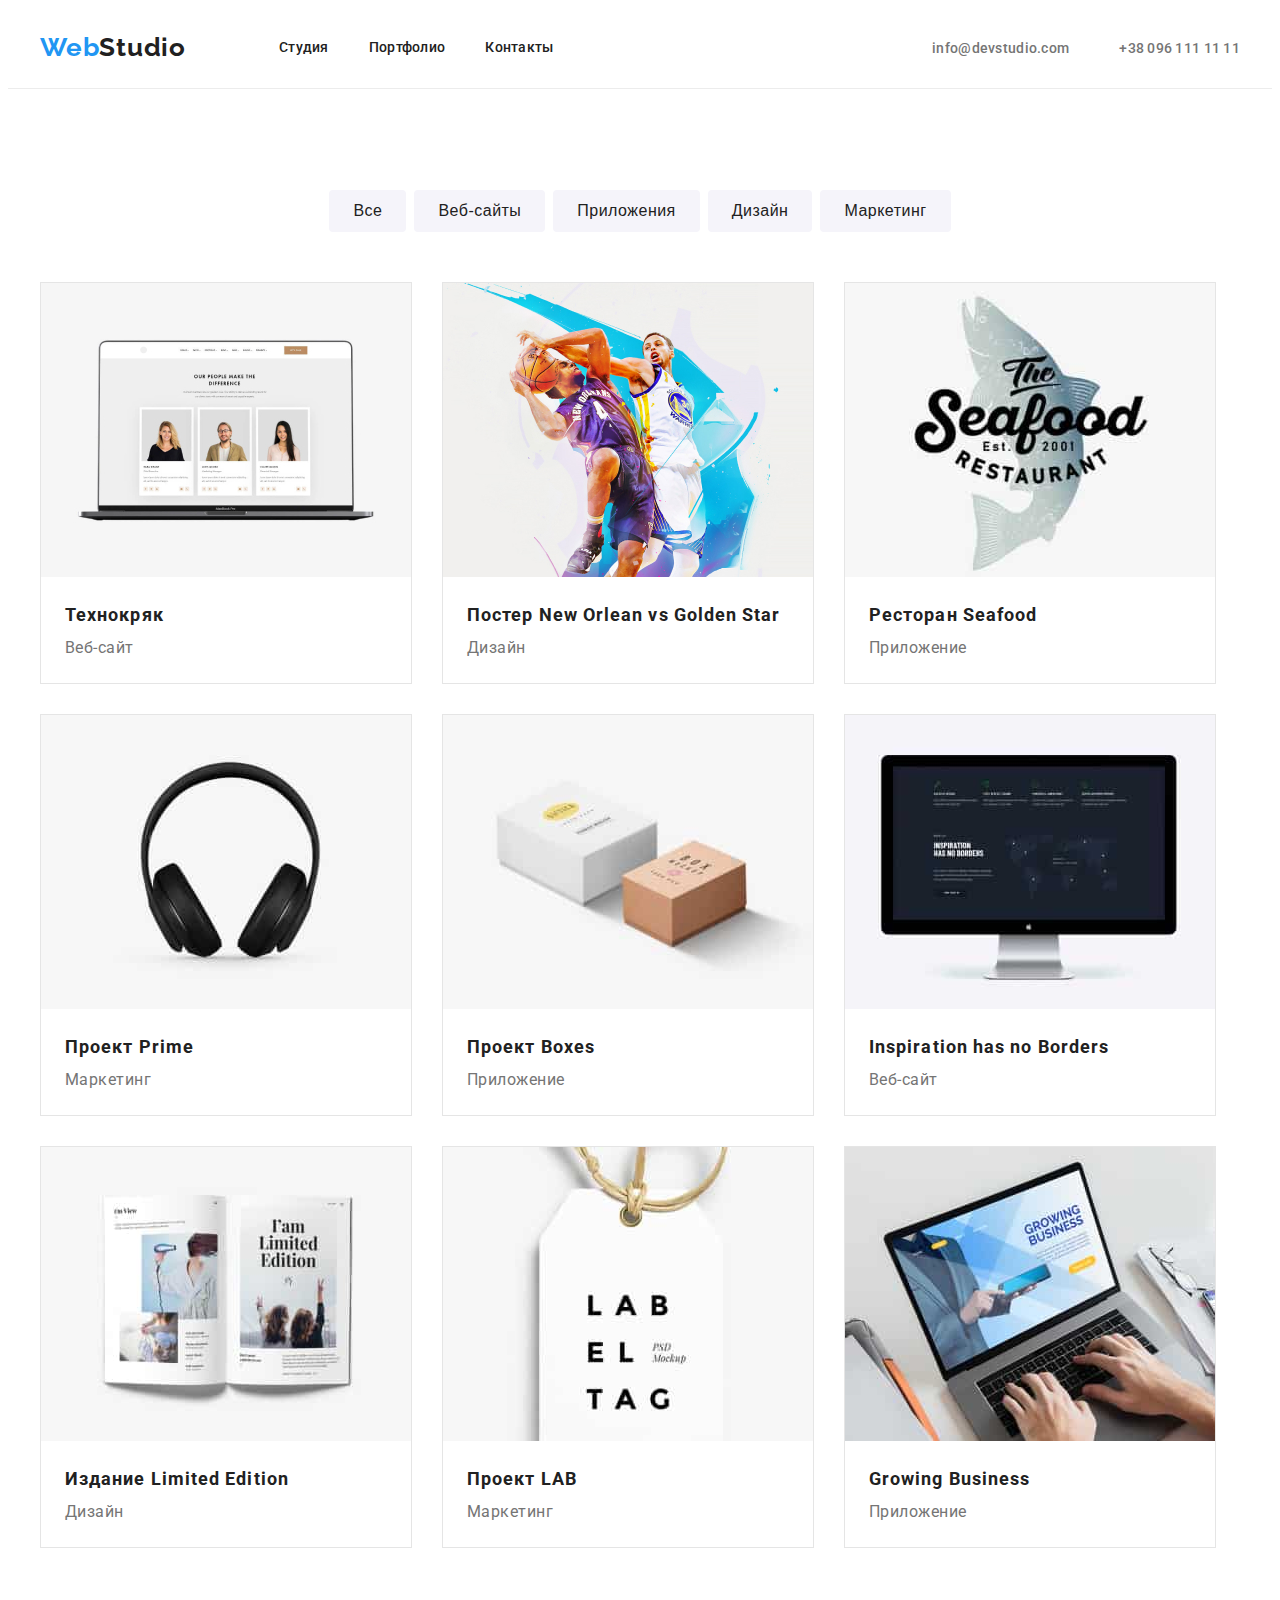
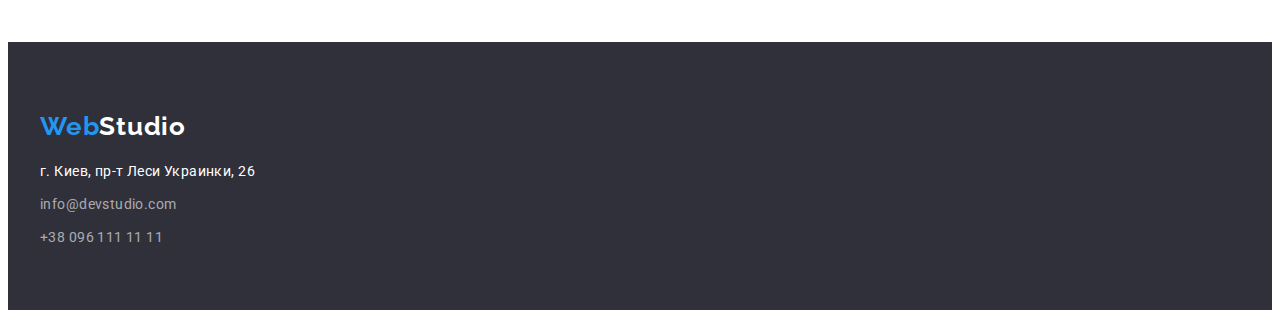
==== commit 405c8705: "новые правки" ====
--- a/portfolio.html
+++ b/portfolio.html
@@ -32,11 +32,11 @@
     <div class="container">
         <h1 class="visually-hidden">Примеры работ</h1>
         <ul class="filtr-list list">
-            <li class="filtr-item"><button button class="filtr-button btn" type="button">Все</button></li>
-            <li class="filtr-item"><button button class="filtr-button btn" type="button">Веб-сайты</button></li>
-            <li class="filtr-item"><button button class="filtr-button btn" type="button">Приложения</button></li>
-            <li class="filtr-item"><button button class="filtr-button btn" type="button">Дизайн</button></li>
-            <li class="filtr-item"><button button class="filtr-button btn" type="button">Маркетинг</button></li>
+            <li class="filtr-item"><button button class="filtr-button btn-fltr" type="button">Все</button></li>
+            <li class="filtr-item"><button button class="filtr-button btn-fltr" type="button">Веб-сайты</button></li>
+            <li class="filtr-item"><button button class="filtr-button btn-fltr" type="button">Приложения</button></li>
+            <li class="filtr-item"><button button class="filtr-button btn-fltr" type="button">Дизайн</button></li>
+            <li class="filtr-item"><button button class="filtr-button btn-fltr" type="button">Маркетинг</button></li>
         </ul>
         <ul class="example-container list">
             <li class="example-item"><img src="./img2/img1.jpg" alt="команда" width="370">
--- a/css/styles.css
+++ b/css/styles.css
@@ -95,8 +95,8 @@
 
 .header-list .header-link {
   display: block;
-  padding-top: 21px;
-  padding-bottom: 21px;
+  padding-top: 32px;
+  padding-bottom: 32px;
   
   font-weight: 500;
   font-size: 14px;
@@ -167,6 +167,8 @@
   background-color: #2f303a;  
   text-align: center;
   flex-grow: 1;  
+  padding-top: 200px;
+  padding-bottom: 200px;
 }
 
 .hero-title {
@@ -197,6 +199,12 @@
   background: #2196f3;
   border-radius: 4px;
   padding: 10px 32px;
+}
+
+.btn-fltr {
+  background: #2196f3;
+  border-radius: 4px;
+  padding: 6px 22px;
 }
 
 /* особенности */
@@ -211,6 +219,10 @@
   clip: rect(0 0 0 0);
 }
 
+.container-features {
+  padding-bottom: 0;
+}
+
 .features {
   font-weight: bold;
   font-size: 14px;
@@ -242,7 +254,6 @@
   line-height: 1.71;
   letter-spacing: 0.03em;
   color: var(--main-text-color);
-  text-align: justify;
 }
 
 
@@ -340,11 +351,6 @@
 
 
 .contacts {
-  display: block;
-  width: 1600px;
-  height: 252px;
-  left: 0px;
-  top: 2097px;
   background: #2f303a;
   padding-top: 60px;
   padding-bottom: 60px;
@@ -456,5 +462,5 @@
   margin-right: 0;
 }
 .example-item:nth-last-child(-n + 3) {
-  margin-bottom: -30px ;
+  margin-bottom: 0;
 }